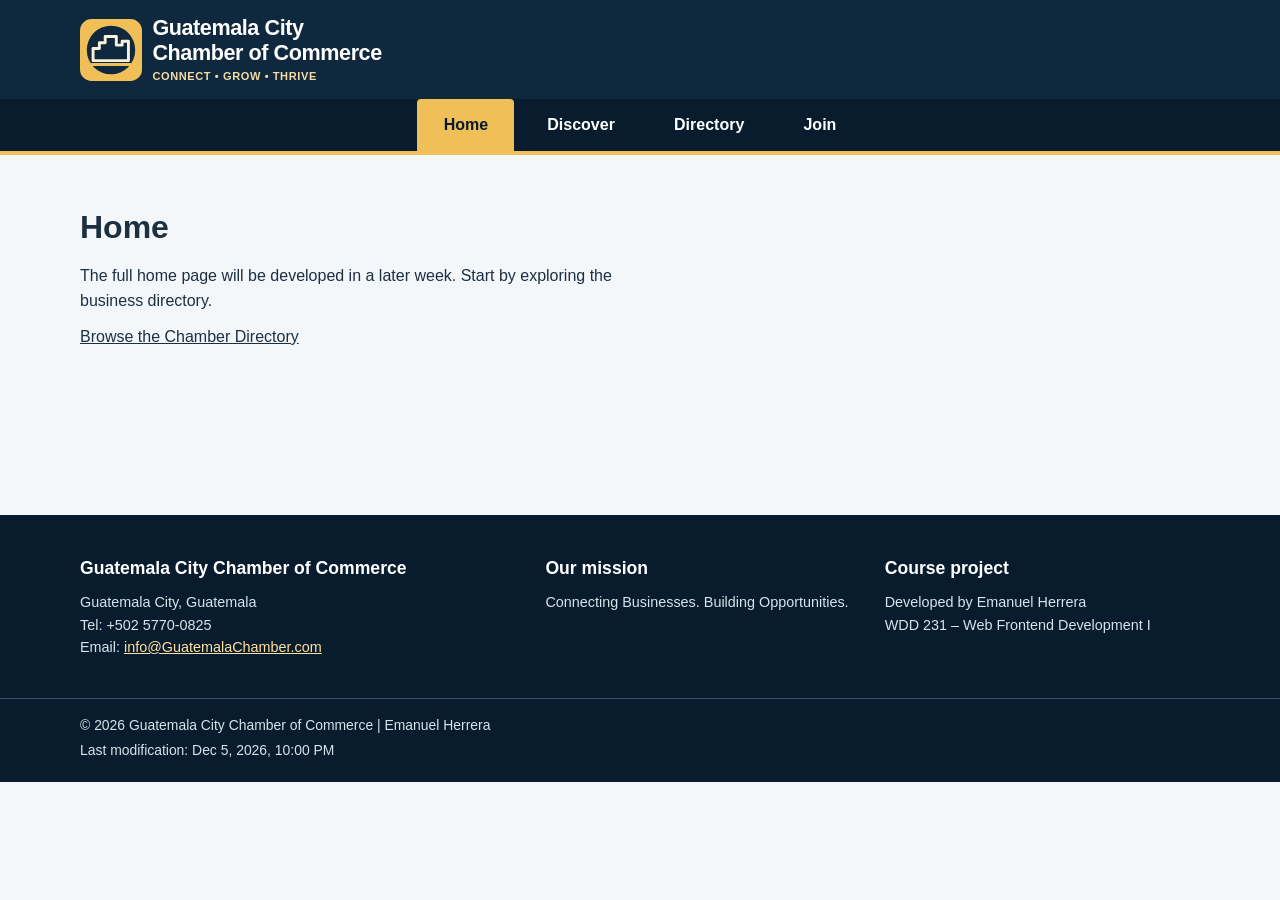
==== chamber/index.html @ dc1771f6 "week02 v1.2" ====
<!DOCTYPE html>
<html lang="en">
<head>
  <meta charset="UTF-8">
  <meta name="viewport" content="width=device-width, initial-scale=1">
  <meta name="author" content="Emanuel Herrera">
  <meta name="description" content="Explore the Guatemala City Chamber of Commerce business directory, including member contact information and membership levels.">
  <title>Home | Guatemala City Chamber of Commerce</title>
  <link rel="icon" href="images/favicon.ico" sizes="any">
  <link rel="icon" href="images/chamber-logo.svg" type="image/svg+xml">
  <meta property="og:type" content="website">
  <meta property="og:title" content="Home | Guatemala City Chamber of Commerce">
  <meta property="og:description" content="Connect with member businesses in Guatemala City. Browse local services and chamber membership information.">
  <meta property="og:url" content="https://Kurobaza96.github.io/wdd231/chamber/index.html">
  <meta property="og:image" content="https://Kurobaza96.github.io/wdd231/chamber/images/chamber-social.png">
  <meta property="og:image:alt" content="Guatemala City Chamber of Commerce directory graphic">
  <link rel="stylesheet" href="styles/normalize.css">
  <link rel="stylesheet" href="styles/small.css">
  <link rel="stylesheet" href="styles/larger.css">
  <script src="scripts/main.js" defer></script>
</head>
<body>
  <a class="skip-link" href="#main-content">Skip to main content</a>
  <header class="site-header">
    <div class="container header-content">
      <a class="brand" href="index.html" aria-label="Guatemala City Chamber of Commerce home">
        <img src="images/chamber-logo.svg" width="62" height="62" alt="Guatemala City Chamber logo">
        <span class="brand-text">
          <span class="brand-title">Guatemala City<br>Chamber of Commerce</span>
          <span class="brand-subtitle">Connect • Grow • Thrive</span>
        </span>
      </a>
      <button class="menu-button" id="menu-button" type="button" aria-controls="site-nav" aria-expanded="false" aria-label="Toggle navigation menu">
        <svg viewBox="0 0 24 24" aria-hidden="true" fill="none" stroke="currentColor" stroke-width="2" stroke-linecap="round"><path d="M3 6h18M3 12h18M3 18h18"/></svg>
        <span>Menu</span>
      </button>
    </div>
    <nav class="site-nav" id="site-nav" aria-label="Main navigation">
      <ul class="container nav-links">
        <li><a href="index.html" aria-current="page">Home</a></li>
        <li><a href="discover.html">Discover</a></li>
        <li><a href="directory.html">Directory</a></li>
        <li><a href="join.html">Join</a></li>
      </ul>
    </nav>
  </header>
  <main id="main-content" class="container placeholder-main"><h1>Home</h1><p>The full home page will be developed in a later week. Start by exploring the business directory.</p><p><a href="directory.html">Browse the Chamber Directory</a></p></main>
  <footer class="site-footer">
    <div class="container footer-grid">
      <section>
        <h2>Guatemala City Chamber of Commerce</h2>
        <address>Guatemala City, Guatemala<br>
          Tel: +502 5770-0825<br>
          Email: <a href="mailto:info@GuatemalaChamber.com">info@GuatemalaChamber.com</a>
        </address>
      </section>
      <section>
        <h2>Our mission</h2>
        <p>Connecting Businesses. Building Opportunities.</p>
      </section>
      <section>
        <h2>Course project</h2>
        <p>Developed by Emanuel Herrera<br>WDD 231 – Web Frontend Development I</p>
      </section>
    </div>
    <div class="footer-bottom">
      <div class="container">
        <p>© <span id="current-year"></span> Guatemala City Chamber of Commerce | Emanuel Herrera</p>
        <p>Last modification: <span id="last-modified"></span></p>
      </div>
    </div>
  </footer>
</body>
</html>
---- chamber/styles/small.css ----
/* Base/mobile styles */
:root {
    --navy: #10283e;
    --navy-deep: #091c2d;
    --gold: #f0bf58;
    --gold-dark: #805515;
    --page: #f4f7fa;
    --surface: #ffffff;
    --text: #1d3041;
    --muted: #4c5e6d;
    --line: #d8e2eb;
    --radius: 0.95rem;
    --shadow: 0 8px 22px rgb(16 40 62 / 8%);
}

html {
    scroll-behavior: smooth;
}

body {
    min-width: 320px;
    font-family: 'Segoe UI', Arial, sans-serif;
    line-height: 1.55;
    color: var(--text);
    background: var(--page);
}

button,
a {
    -webkit-tap-highlight-color: transparent;
}

a:hover {
    text-decoration-thickness: 2px;
}

.container {
    width: min(100% - 2rem, 1120px);
    margin-inline: auto;
}

/* Accessibility */
.skip-link {
    position: absolute;
    left: 1rem;
    top: -6rem;
    z-index: 20;
    background: white;
    padding: 0.7rem 1rem;
    border-radius: 0.4rem;
}

.skip-link:focus {
    top: 0.8rem;
}

/* Header */
.site-header {
    background: var(--navy);
    color: #fff;
    border-bottom: 4px solid var(--gold);
}

.header-content {
    min-height: 90px;
    display: flex;
    align-items: center;
    justify-content: space-between;
    gap: 1rem;
    padding-block: 0.85rem;
}

.brand {
    display: flex;
    align-items: center;
    min-width: 0;
    gap: 0.65rem;
    text-decoration: none;
}

.brand img {
    width: 54px;
    height: 54px;
    flex: none;
}

.brand-text {
    display: flex;
    flex-direction: column;
    line-height: 1.15;
}

.brand-title {
    font-size: clamp(1rem, 4.3vw, 1.35rem);
    font-weight: 800;
    letter-spacing: -0.02em;
}

.brand-subtitle {
    margin-top: 0.3rem;
    color: #f4dca4;
    font-size: 0.69rem;
    font-weight: 600;
    letter-spacing: 0.055em;
    text-transform: uppercase;
}

/* Mobile navigation */
.menu-button {
    display: flex;
    justify-content: center;
    align-items: center;
    gap: 0.45rem;
    color: #fff;
    background: transparent;
    border: 1px solid #8ca0ae;
    border-radius: 0.45rem;
    padding: 0.52rem 0.65rem;
    flex-shrink: 0;
}

.menu-button svg {
    width: 20px;
    height: 20px;
}

.site-nav {
    display: none;
    background: var(--navy-deep);
}

.site-nav.is-open {
    display: block;
}

.nav-links {
    display: flex;
    flex-direction: column;
    list-style: none;
}

.nav-links a {
    display: block;
    padding: 0.9rem 1rem;
    color: #fff;
    text-decoration: none;
    font-weight: 650;
}

.nav-links a:hover,
.nav-links a:focus-visible,
.nav-links a[aria-current='page'] {
    color: var(--navy-deep);
    background: var(--gold);
}

/* Hero */
.hero {
    background: linear-gradient(128deg, var(--navy), #1c4a66);
    color: #fff;
    padding: clamp(2.7rem, 7vw, 5rem) 0;
}

.eyebrow {
    color: var(--gold);
    text-transform: uppercase;
    font-size: 0.76rem;
    font-weight: 800;
    letter-spacing: 0.16em;
}

.hero h1 {
    max-width: 750px;
    margin-top: 0.65rem;
    font-size: clamp(2rem, 7vw, 3.8rem);
    line-height: 1.08;
    letter-spacing: -0.04em;
}

.hero p:last-child {
    color: #e4edf4;
    font-size: clamp(0.99rem, 2.6vw, 1.17rem);
    max-width: 660px;
    margin-top: 1rem;
}

/* Directory heading */
.directory-main {
    padding: 2rem 0 4rem;
}

.directory-heading {
    max-width: 670px;
}

.directory-heading h2 {
    color: var(--navy);
    font-size: clamp(1.3rem, 4vw, 1.8rem);
    letter-spacing: -0.03em;
}

.directory-heading p {
    color: var(--muted);
    margin-top: 0.4rem;
}

/* Grid/List controls */
.directory-toolbar {
    display: flex;
    align-items: flex-start;
    justify-content: space-between;
    flex-direction: column;
    gap: 0.9rem;
    padding: 1.25rem 0 1.2rem;
}

.directory-count {
    color: var(--muted);
    font-size: 0.94rem;
}

.view-controls {
    display: inline-flex;
    gap: 0.3rem;
    background: #e5ebf1;
    padding: 0.3rem;
    border-radius: 0.6rem;
}

.view-button {
    display: inline-flex;
    gap: 0.42rem;
    align-items: center;
    border: 0;
    border-radius: 0.42rem;
    background: transparent;
    color: var(--navy);
    padding: 0.62rem 0.85rem;
    font-weight: 700;
}

.view-button svg {
    width: 17px;
    height: 17px;
}

.view-button[aria-pressed='true'] {
    background: var(--navy);
    color: #fff;
    box-shadow: 0 2px 7px rgb(0 0 0 / 13%);
}

/* Student project notice */
.notice {
    padding: 1rem 1.15rem;
    background: #fff8e9;
    color: #58400e;
    border-left: 4px solid #ce8f23;
    border-radius: 0.3rem;
    margin-bottom: 1.4rem;
    font-size: 0.93rem;
}

/* Member grid */
.members {
    display: grid;
    gap: 1.2rem;
}

.members.grid-view {
    grid-template-columns: repeat(auto-fit,
            minmax(min(100%, 17rem), 1fr));
}

.member-card {
    min-width: 0;
    border: 1px solid var(--line);
    overflow: hidden;
    background: var(--surface);
    border-radius: var(--radius);
    box-shadow: var(--shadow);
}

.member-visual {
    display: flex;
    align-items: center;
    justify-content: center;
    background: #edf2f6;
    aspect-ratio: 16 / 9;
    overflow: hidden;
}

.member-visual img {
    display: block;
    width: 100%;
    height: 100%;
    object-fit: cover;
}

.member-content {
    padding: 1.15rem 1.25rem 1.35rem;
    min-width: 0;
}

.member-meta {
    display: flex;
    flex-wrap: wrap;
    gap: 0.5rem;
    align-items: center;
    margin-bottom: 0.6rem;
}

.member-category {
    font-size: 0.76rem;
    font-weight: 750;
    text-transform: uppercase;
    letter-spacing: 0.05em;
    color: var(--muted);
}

.member-tier {
    padding: 0.23rem 0.55rem;
    border-radius: 100px;
    font-size: 0.72rem;
    font-weight: 800;
    color: var(--navy);
    background: #e9edf3;
}

.member-tier.tier-gold {
    background: #fff0c9;
    color: #63400b;
}

.member-tier.tier-silver {
    background: #e6edf4;
    color: #273d50;
}

.member-card h3 {
    font-size: 1.2rem;
    line-height: 1.23;
    color: var(--navy);
    overflow-wrap: anywhere;
}

.member-description {
    margin-top: 0.55rem;
    color: var(--muted);
    font-size: 0.91rem;
}

.member-details {
    display: grid;
    gap: 0.62rem;
    margin-top: 1.05rem;
    font-size: 0.9rem;
}

.member-details>div {
    display: grid;
    grid-template-columns: 4rem minmax(0, 1fr);
    gap: 0.45rem;
}

.member-details dt {
    color: var(--muted);
    font-weight: 750;
}

.member-details dd {
    min-width: 0;
    overflow-wrap: anywhere;
}

.member-site {
    color: #174b75;
    font-weight: 750;
}

.member-site:hover {
    color: #0c2b44;
}

/* Member list view */
.members.list-view {
    grid-template-columns: minmax(0, 1fr);
    gap: 0.65rem;
}

.members.list-view .member-visual,
.members.list-view .member-description {
    display: none;
}

.members.list-view .member-card {
    border-radius: 0.55rem;
    box-shadow: none;
}

.members.list-view .member-card:nth-child(even) {
    background: #e8eff5;
}

.members.list-view .member-content {
    padding: 1rem;
}

.members.list-view .member-details {
    margin-top: 0.7rem;
}

/* Footer */
.site-footer {
    color: #edf5fa;
    background: var(--navy-deep);
}

.footer-grid {
    display: grid;
    gap: 1.5rem;
    padding: 2.5rem 0;
}

.footer-grid h2 {
    font-size: 1.1rem;
    color: #fff;
    margin-bottom: 0.55rem;
}

.footer-grid p,
.footer-grid address {
    color: #d7e4eb;
    font-size: 0.9rem;
    font-style: normal;
}

.footer-grid a {
    color: #ffe2a0;
}

.footer-bottom {
    border-top: 1px solid #345068;
    padding: 1rem 0 1.3rem;
    color: #d7e4eb;
    font-size: 0.87rem;
}

.footer-bottom p+p {
    margin-top: 0.2rem;
}

.placeholder-main {
    min-height: 40vh;
    padding: 3rem 0 5rem;
}

.placeholder-main p {
    max-width: 65ch;
    margin-top: 0.7rem;
}

@media (prefers-reduced-motion: reduce) {
    html {
        scroll-behavior: auto;
    }
}
---- chamber/styles/larger.css ----
@media screen and (min-width: 42rem) {

    .directory-toolbar {
        flex-direction: row;
        align-items: center;
    }

    .footer-grid {
        grid-template-columns: 1.4fr 1fr 1fr;
    }

    .members.list-view .member-content {
        display: grid;
        grid-template-columns: minmax(11rem, 1fr) minmax(15rem, 1.3fr);
        gap: 1.2rem;
        align-items: center;
    }

    .members.list-view .member-meta {
        margin-bottom: 0.35rem;
    }

    .members.list-view .member-details {
        margin-top: 0;
    }
}

@media screen and (min-width: 52rem) {

    .header-content {
        padding-block: 1rem;
    }

    .brand img {
        width: 62px;
        height: 62px;
    }

    .menu-button {
        display: none;
    }

    .site-nav {
        display: block;
        background: var(--navy-deep);
    }

    .nav-links {
        flex-direction: row;
        justify-content: center;
        gap: 0.4rem;
    }

    .nav-links a {
        padding: 0.85rem 1.65rem;
        border-radius: 0.25rem 0.25rem 0 0;
    }

    .directory-main {
        padding-top: 2.7rem;
    }

    .members.list-view .member-content {
        grid-template-columns: minmax(16rem, 1fr) minmax(24rem, 1.6fr);
    }

    .members.list-view .member-details {
        grid-template-columns:
            minmax(12rem, 1fr) minmax(8rem, 0.8fr) minmax(7rem, 0.65fr);
        gap: 0.8rem;
    }

    .members.list-view .member-details>div {
        display: block;
    }

    .members.list-view .member-details dt {
        font-size: 0.75rem;
        text-transform: uppercase;
        margin-bottom: 0.1rem;
    }
}
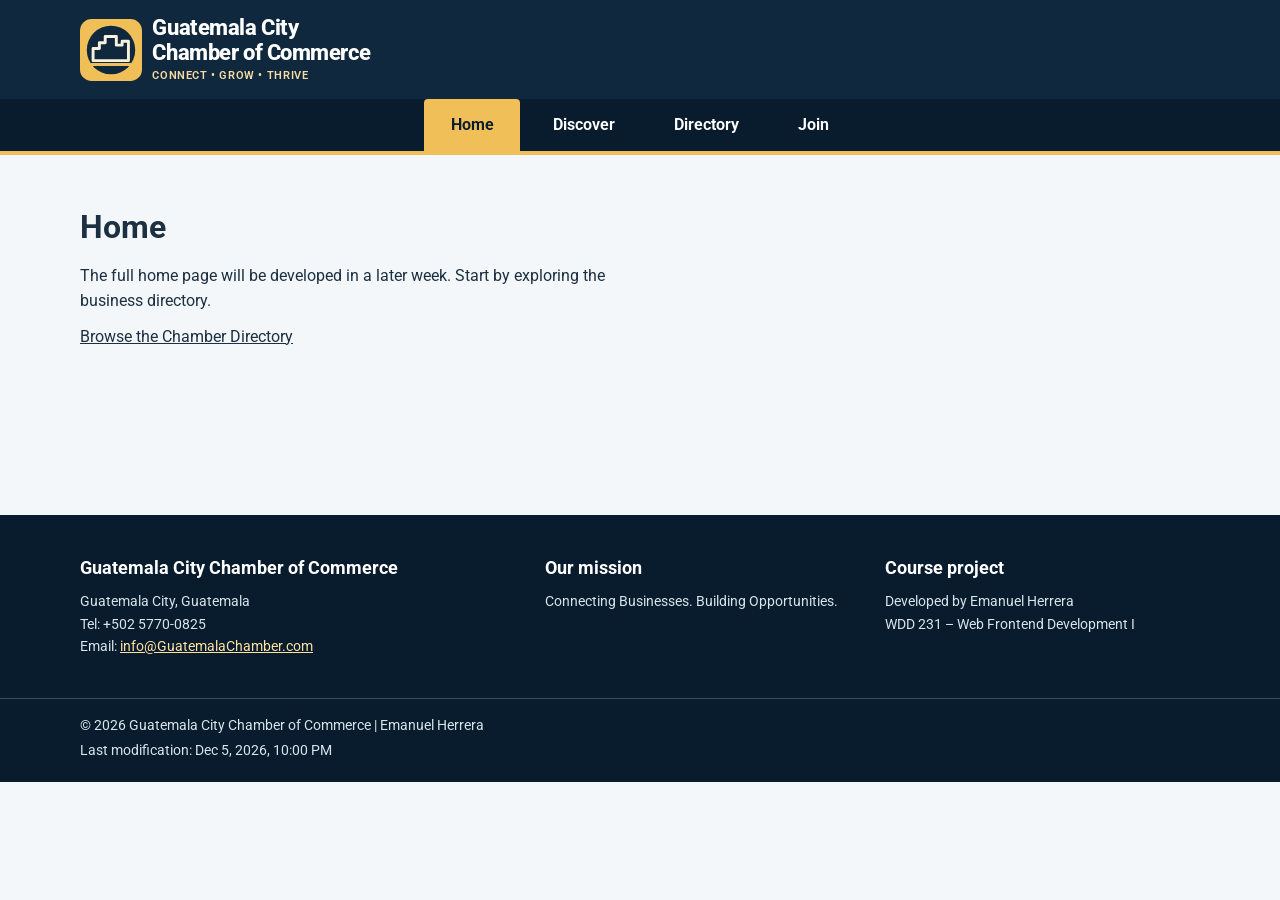
==== commit 1afe5068: "week02 v1.5" ====
--- a/chamber/index.html
+++ b/chamber/index.html
@@ -14,6 +14,9 @@
   <meta property="og:url" content="https://Kurobaza96.github.io/wdd231/chamber/index.html">
   <meta property="og:image" content="https://Kurobaza96.github.io/wdd231/chamber/images/chamber-social.png">
   <meta property="og:image:alt" content="Guatemala City Chamber of Commerce directory graphic">
+  <link rel="preconnect" href="https://fonts.googleapis.com">
+  <link rel="preconnect" href="https://fonts.gstatic.com" crossorigin>
+  <link href="https://fonts.googleapis.com/css2?family=Roboto:wght@400;500;700&display=swap" rel="stylesheet">
   <link rel="stylesheet" href="styles/normalize.css">
   <link rel="stylesheet" href="styles/small.css">
   <link rel="stylesheet" href="styles/larger.css">
--- a/chamber/styles/small.css
+++ b/chamber/styles/small.css
@@ -19,12 +19,11 @@
 
 body {
     min-width: 320px;
-    font-family: 'Segoe UI', Arial, sans-serif;
+    font-family: 'Roboto', Arial, sans-serif;
     line-height: 1.55;
     color: var(--text);
     background: var(--page);
 }
-
 button,
 a {
     -webkit-tap-highlight-color: transparent;
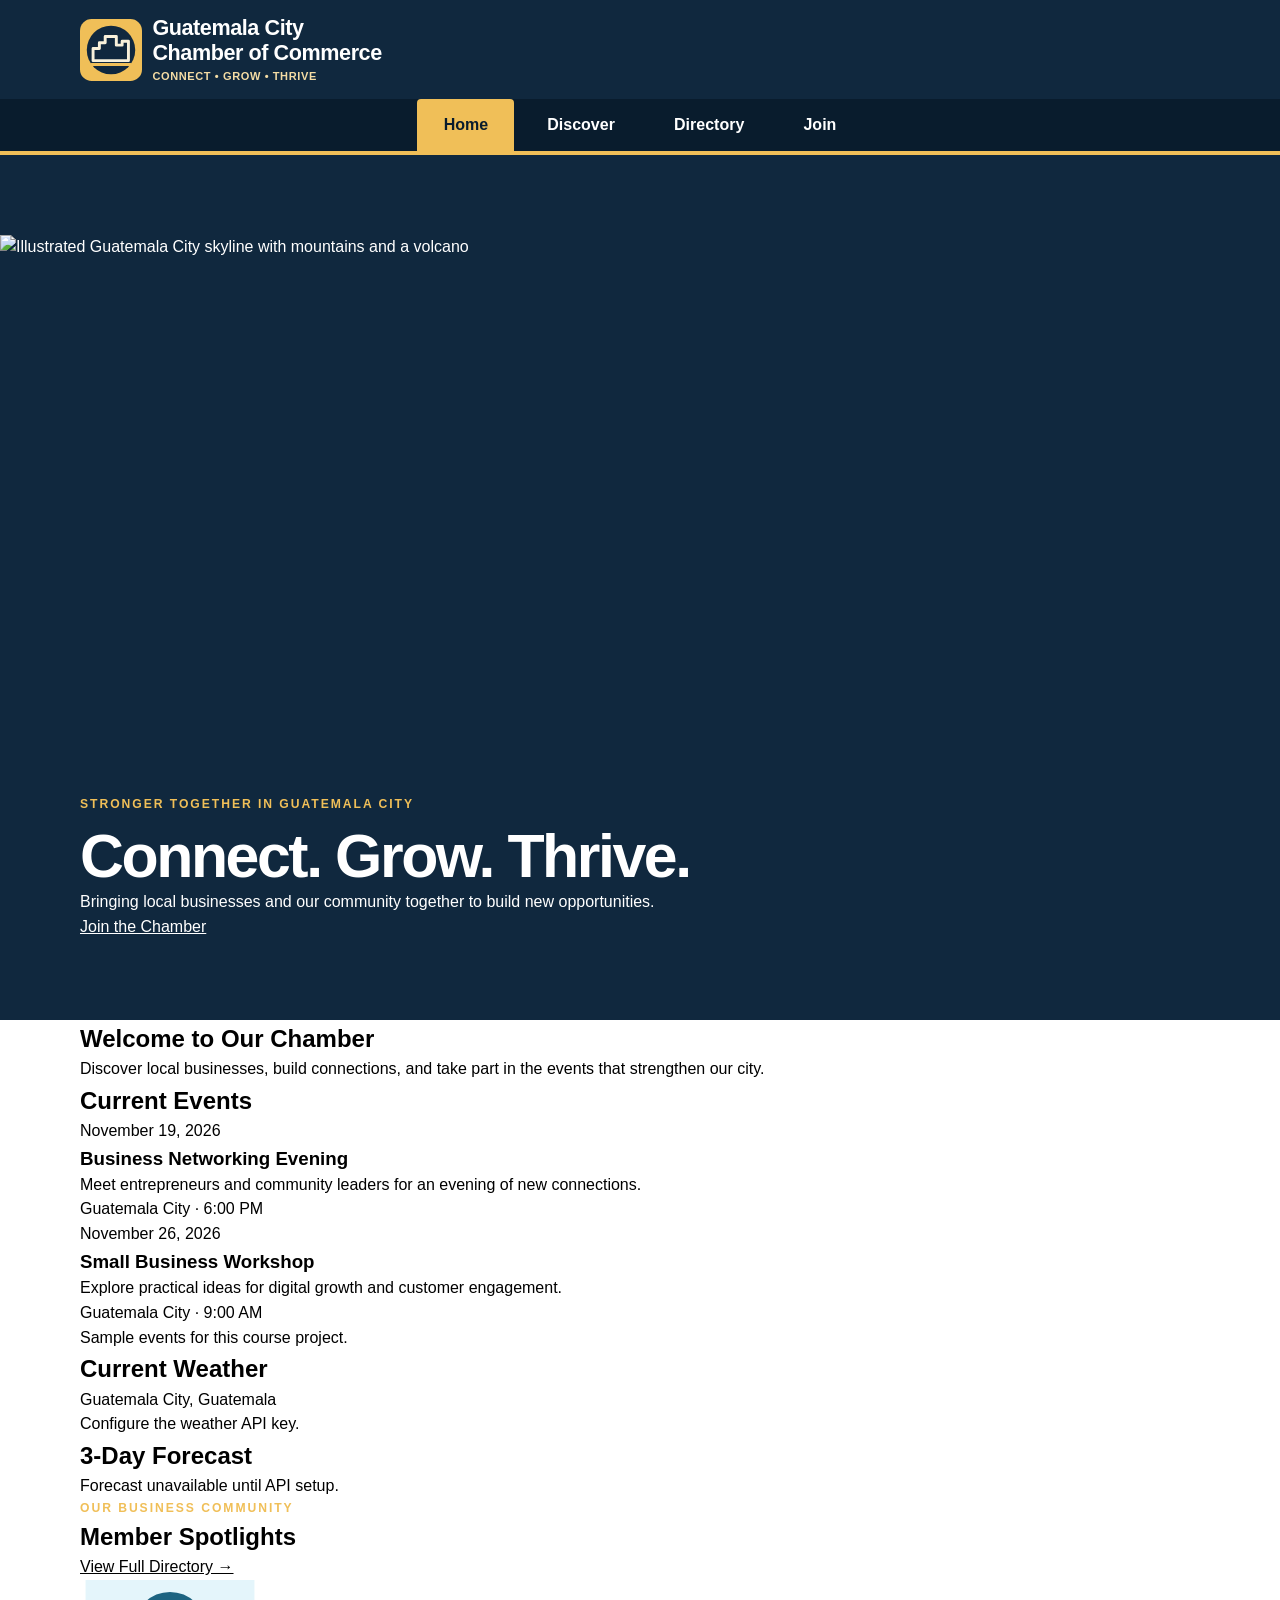
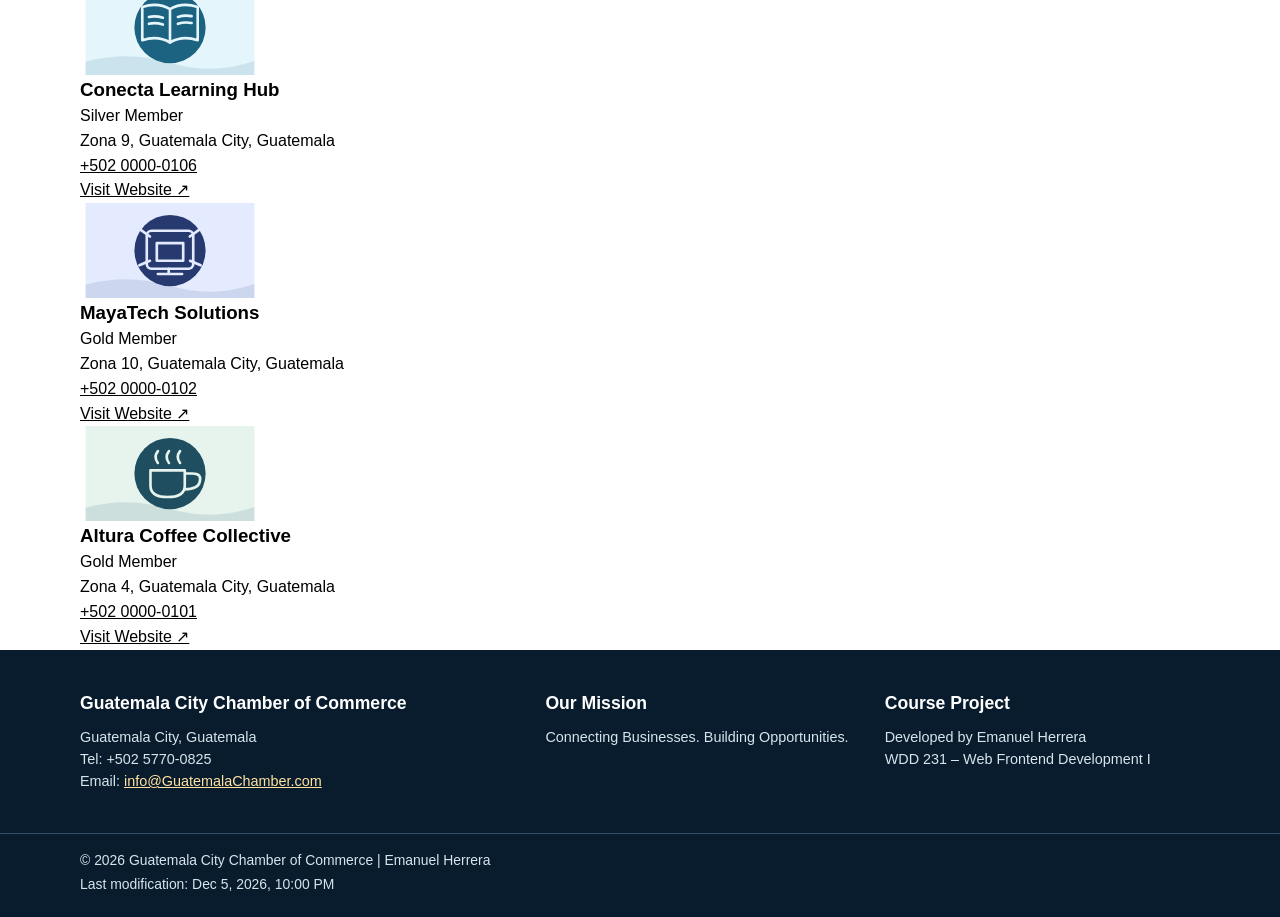
==== commit 0d5de119: "Week 03 Chamber project updates" ====
--- a/chamber/index.html
+++ b/chamber/index.html
@@ -1,77 +1,325 @@
 <!DOCTYPE html>
 <html lang="en">
 <head>
-  <meta charset="UTF-8">
-  <meta name="viewport" content="width=device-width, initial-scale=1">
-  <meta name="author" content="Emanuel Herrera">
-  <meta name="description" content="Explore the Guatemala City Chamber of Commerce business directory, including member contact information and membership levels.">
-  <title>Home | Guatemala City Chamber of Commerce</title>
-  <link rel="icon" href="images/favicon.ico" sizes="any">
-  <link rel="icon" href="images/chamber-logo.svg" type="image/svg+xml">
-  <meta property="og:type" content="website">
-  <meta property="og:title" content="Home | Guatemala City Chamber of Commerce">
-  <meta property="og:description" content="Connect with member businesses in Guatemala City. Browse local services and chamber membership information.">
-  <meta property="og:url" content="https://Kurobaza96.github.io/wdd231/chamber/index.html">
-  <meta property="og:image" content="https://Kurobaza96.github.io/wdd231/chamber/images/chamber-social.png">
-  <meta property="og:image:alt" content="Guatemala City Chamber of Commerce directory graphic">
-  <link rel="preconnect" href="https://fonts.googleapis.com">
-  <link rel="preconnect" href="https://fonts.gstatic.com" crossorigin>
-  <link href="https://fonts.googleapis.com/css2?family=Roboto:wght@400;500;700&display=swap" rel="stylesheet">
-  <link rel="stylesheet" href="styles/normalize.css">
-  <link rel="stylesheet" href="styles/small.css">
-  <link rel="stylesheet" href="styles/larger.css">
-  <script src="scripts/main.js" defer></script>
+    <meta charset="UTF-8">
+    <meta name="viewport" content="width=device-width, initial-scale=1.0">
+
+    <meta name="author" content="Emanuel Herrera">
+    <meta name="description"
+          content="Explore Guatemala City Chamber of Commerce events, local weather, and featured member businesses.">
+
+    <title>Home | Guatemala City Chamber of Commerce</title>
+
+    <link rel="icon" href="images/favicon.ico">
+
+    <!-- Open Graph -->
+    <meta property="og:title"
+          content="Guatemala City Chamber of Commerce">
+    <meta property="og:type" content="website">
+    <meta property="og:description"
+          content="Discover local businesses, chamber events, and opportunities in Guatemala City.">
+    <meta property="og:image"
+          content="https://Kurobaza96.github.io/wdd231/chamber/images/chamber-social.png">
+    <meta property="og:url"
+          content="https://Kurobaza96.github.io/wdd231/chamber/index.html">
+
+    <!-- Styles -->
+    <link rel="stylesheet" href="styles/normalize.css">
+    <link rel="stylesheet" href="styles/small.css">
+    <link rel="stylesheet" href="styles/larger.css">
+    <link rel="stylesheet" href="styles/home.css">
+
+    <!-- JavaScript -->
+    <script src="scripts/main.js" defer></script>
+    <script src="scripts/weather.js" defer></script>
+    <script src="scripts/spotlights.js" defer></script>
 </head>
+
 <body>
-  <a class="skip-link" href="#main-content">Skip to main content</a>
-  <header class="site-header">
+
+<a class="skip-link" href="#main-content">
+    Skip to main content
+</a>
+
+<!-- HEADER -->
+<header class="site-header">
     <div class="container header-content">
-      <a class="brand" href="index.html" aria-label="Guatemala City Chamber of Commerce home">
-        <img src="images/chamber-logo.svg" width="62" height="62" alt="Guatemala City Chamber logo">
-        <span class="brand-text">
-          <span class="brand-title">Guatemala City<br>Chamber of Commerce</span>
-          <span class="brand-subtitle">Connect • Grow • Thrive</span>
-        </span>
-      </a>
-      <button class="menu-button" id="menu-button" type="button" aria-controls="site-nav" aria-expanded="false" aria-label="Toggle navigation menu">
-        <svg viewBox="0 0 24 24" aria-hidden="true" fill="none" stroke="currentColor" stroke-width="2" stroke-linecap="round"><path d="M3 6h18M3 12h18M3 18h18"/></svg>
-        <span>Menu</span>
-      </button>
+
+        <a class="brand"
+           href="index.html"
+           aria-label="Guatemala City Chamber of Commerce home">
+
+            <img src="images/chamber-logo.svg"
+                 alt="Guatemala City Chamber logo"
+                 width="62"
+                 height="62">
+
+            <span class="brand-text">
+                <span class="brand-title">
+                    Guatemala City<br>
+                    Chamber of Commerce
+                </span>
+
+                <span class="brand-subtitle">
+                    Connect • Grow • Thrive
+                </span>
+            </span>
+        </a>
+
+        <button id="menu-button"
+                class="menu-button"
+                type="button"
+                aria-label="Toggle navigation menu"
+                aria-controls="site-nav"
+                aria-expanded="false">
+            <span>Menu</span>
+        </button>
+
     </div>
-    <nav class="site-nav" id="site-nav" aria-label="Main navigation">
-      <ul class="container nav-links">
-        <li><a href="index.html" aria-current="page">Home</a></li>
-        <li><a href="discover.html">Discover</a></li>
-        <li><a href="directory.html">Directory</a></li>
-        <li><a href="join.html">Join</a></li>
-      </ul>
+
+    <nav id="site-nav"
+         class="site-nav"
+         aria-label="Main navigation">
+
+        <ul class="container nav-links">
+            <li>
+                <a href="index.html" aria-current="page">Home</a>
+            </li>
+            <li>
+                <a href="discover.html">Discover</a>
+            </li>
+            <li>
+                <a href="directory.html">Directory</a>
+            </li>
+            <li>
+                <a href="join.html">Join</a>
+            </li>
+        </ul>
+
     </nav>
-  </header>
-  <main id="main-content" class="container placeholder-main"><h1>Home</h1><p>The full home page will be developed in a later week. Start by exploring the business directory.</p><p><a href="directory.html">Browse the Chamber Directory</a></p></main>
-  <footer class="site-footer">
+</header>
+
+<!-- MAIN -->
+<main id="main-content" class="home-main">
+
+    <!-- HERO -->
+    <section class="hero" aria-label="Welcome to the chamber">
+
+        <img
+            src="images/guatemala-city-hero.svg"
+            alt="Illustrated Guatemala City skyline with mountains and a volcano"
+            class="hero-image"
+            width="1440"
+            height="560"
+            fetchpriority="high">
+
+        <div class="hero-overlay">
+            <div class="container hero-copy">
+
+                <p class="eyebrow">
+                    Stronger together in Guatemala City
+                </p>
+
+                <h1>Connect. Grow. Thrive.</h1>
+
+                <p>
+                    Bringing local businesses and our community
+                    together to build new opportunities.
+                </p>
+
+                <a href="join.html" class="cta-button">
+                    Join the Chamber
+                </a>
+
+            </div>
+        </div>
+
+    </section>
+
+    <div class="container home-content">
+
+        <!-- WELCOME -->
+        <section class="home-intro">
+
+            <h2>Welcome to Our Chamber</h2>
+
+            <p>
+                Discover local businesses, build connections,
+                and take part in the events that strengthen
+                our city.
+            </p>
+
+        </section>
+
+        <!-- EVENTS AND WEATHER -->
+        <div class="home-information">
+
+            <!-- EVENTS -->
+            <section class="info-panel events-panel">
+
+                <h2>Current Events</h2>
+
+                <article class="event-item">
+
+                    <p class="event-date">
+                        November 19, 2026
+                    </p>
+
+                    <h3>Business Networking Evening</h3>
+
+                    <p>
+                        Meet entrepreneurs and community leaders
+                        for an evening of new connections.
+                    </p>
+
+                    <p class="event-location">
+                        Guatemala City · 6:00 PM
+                    </p>
+
+                </article>
+
+                <article class="event-item">
+
+                    <p class="event-date">
+                        November 26, 2026
+                    </p>
+
+                    <h3>Small Business Workshop</h3>
+
+                    <p>
+                        Explore practical ideas for digital
+                        growth and customer engagement.
+                    </p>
+
+                    <p class="event-location">
+                        Guatemala City · 9:00 AM
+                    </p>
+
+                </article>
+
+                <p class="demo-note">
+                    Sample events for this course project.
+                </p>
+
+            </section>
+
+            <!-- CURRENT WEATHER -->
+            <section class="info-panel weather-panel">
+
+                <h2>Current Weather</h2>
+
+                <p class="weather-location">
+                    Guatemala City, Guatemala
+                </p>
+
+                <div id="current-weather" aria-live="polite">
+                    <p>Loading weather...</p>
+                </div>
+
+            </section>
+
+            <!-- FORECAST -->
+            <section class="info-panel forecast-panel">
+
+                <h2>3-Day Forecast</h2>
+
+                <div id="weather-forecast" aria-live="polite">
+                    <p>Loading forecast...</p>
+                </div>
+
+            </section>
+
+        </div>
+
+        <!-- SPOTLIGHTS -->
+        <section class="spotlights-section">
+
+            <div class="section-heading">
+
+                <div>
+                    <p class="eyebrow">
+                        Our Business Community
+                    </p>
+
+                    <h2>Member Spotlights</h2>
+                </div>
+
+                <a href="directory.html">
+                    View Full Directory →
+                </a>
+
+            </div>
+
+            <div id="spotlight-cards"
+                 class="spotlight-grid"
+                 aria-live="polite">
+
+                <p>Loading featured members...</p>
+
+            </div>
+
+        </section>
+
+    </div>
+
+</main>
+
+<!-- FOOTER -->
+<footer class="site-footer">
+
     <div class="container footer-grid">
-      <section>
-        <h2>Guatemala City Chamber of Commerce</h2>
-        <address>Guatemala City, Guatemala<br>
-          Tel: +502 5770-0825<br>
-          Email: <a href="mailto:info@GuatemalaChamber.com">info@GuatemalaChamber.com</a>
-        </address>
-      </section>
-      <section>
-        <h2>Our mission</h2>
-        <p>Connecting Businesses. Building Opportunities.</p>
-      </section>
-      <section>
-        <h2>Course project</h2>
-        <p>Developed by Emanuel Herrera<br>WDD 231 – Web Frontend Development I</p>
-      </section>
+
+        <section>
+            <h2>Guatemala City Chamber of Commerce</h2>
+
+            <address>
+                Guatemala City, Guatemala<br>
+                Tel: +502 5770-0825<br>
+                Email:
+                <a href="mailto:info@GuatemalaChamber.com">
+                    info@GuatemalaChamber.com
+                </a>
+            </address>
+        </section>
+
+        <section>
+            <h2>Our Mission</h2>
+
+            <p>
+                Connecting Businesses.
+                Building Opportunities.
+            </p>
+        </section>
+
+        <section>
+            <h2>Course Project</h2>
+
+            <p>
+                Developed by Emanuel Herrera<br>
+                WDD 231 – Web Frontend Development I
+            </p>
+        </section>
+
     </div>
+
     <div class="footer-bottom">
-      <div class="container">
-        <p>© <span id="current-year"></span> Guatemala City Chamber of Commerce | Emanuel Herrera</p>
-        <p>Last modification: <span id="last-modified"></span></p>
-      </div>
+        <div class="container">
+
+            <p>
+                © <span id="current-year"></span>
+                Guatemala City Chamber of Commerce |
+                Emanuel Herrera
+            </p>
+
+            <p>
+                Last modification:
+                <span id="last-modified"></span>
+            </p>
+
+        </div>
     </div>
-  </footer>
+
+</footer>
+
 </body>
-</html>
+</html>
--- a/chamber/styles/small.css
+++ b/chamber/styles/small.css
@@ -3,14 +3,8 @@
     --navy: #10283e;
     --navy-deep: #091c2d;
     --gold: #f0bf58;
-    --gold-dark: #805515;
-    --page: #f4f7fa;
-    --surface: #ffffff;
-    --text: #1d3041;
-    --muted: #4c5e6d;
-    --line: #d8e2eb;
-    --radius: 0.95rem;
-    --shadow: 0 8px 22px rgb(16 40 62 / 8%);
+    --white: #ffffff;
+    --hero-description: #e4edf4;
 }
 
 html {
@@ -69,12 +63,14 @@
     padding-block: 0.85rem;
 }
 
-.brand {
+.brand,
+.brand:visited {
     display: flex;
     align-items: center;
     min-width: 0;
     gap: 0.65rem;
     text-decoration: none;
+    color: #ffffff;
 }
 
 .brand img {
@@ -155,8 +151,8 @@
 
 /* Hero */
 .hero {
-    background: linear-gradient(128deg, var(--navy), #1c4a66);
-    color: #fff;
+    background-color: var(--navy);
+    color: #ffffff;
     padding: clamp(2.7rem, 7vw, 5rem) 0;
 }
 
@@ -174,6 +170,7 @@
     font-size: clamp(2rem, 7vw, 3.8rem);
     line-height: 1.08;
     letter-spacing: -0.04em;
+    color: #ffffff;
 }
 
 .hero p:last-child {
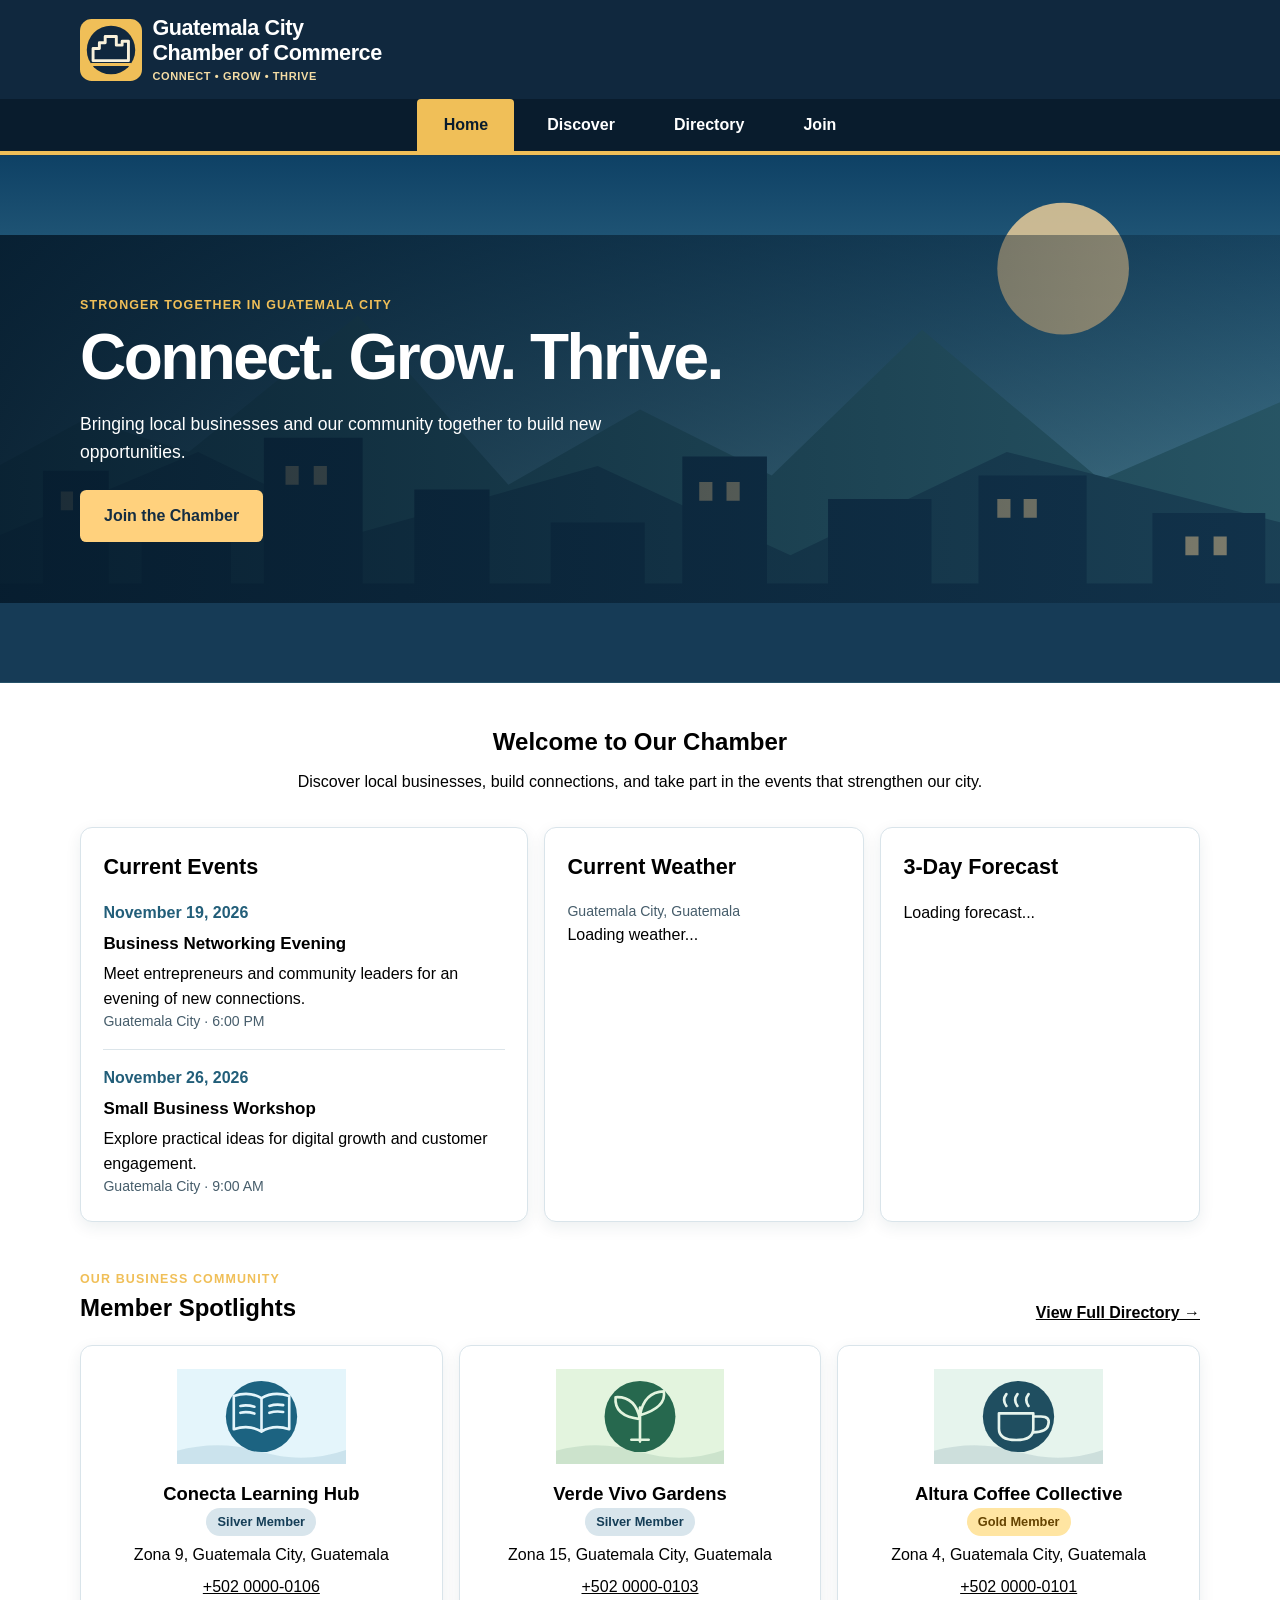
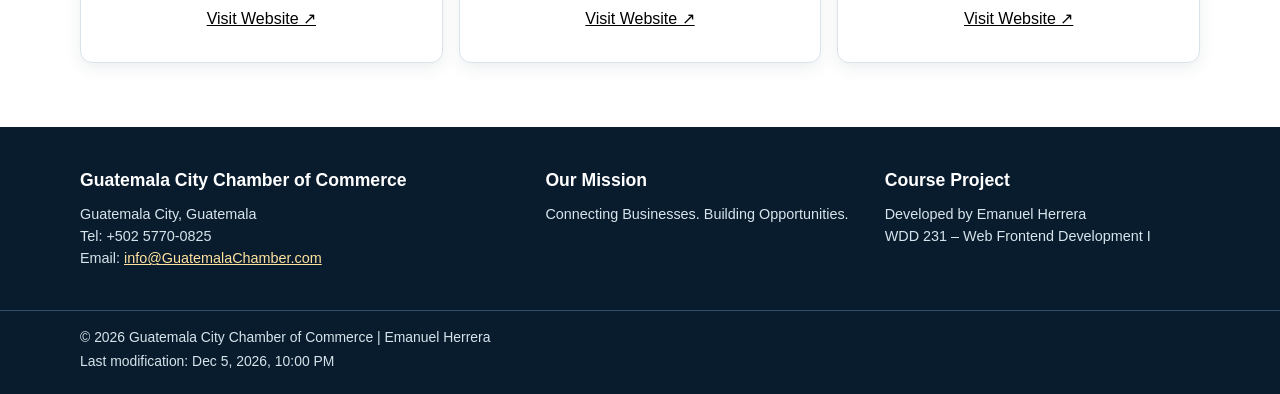
==== commit 11df8e31: "week03 v1.5" ====
--- a/chamber/index.html
+++ b/chamber/index.html
@@ -196,10 +196,7 @@
                     </p>
 
                 </article>
-
-                <p class="demo-note">
-                    Sample events for this course project.
-                </p>
+             
 
             </section>
 
--- a/chamber/styles/home.css
+++ b/chamber/styles/home.css
@@ -0,0 +1,305 @@
+/* HERO */
+
+.hero {
+    position: relative;
+    min-height: 23rem;
+    background: #163b56;
+    color: #ffffff;
+    overflow: hidden;
+}
+
+.hero-image {
+    position: absolute;
+    inset: 0;
+    width: 100%;
+    height: 100%;
+    object-fit: cover;
+}
+
+.hero-overlay {
+    position: relative;
+    min-height: 23rem;
+    display: flex;
+    align-items: center;
+
+    background: linear-gradient(90deg,
+            rgba(5, 26, 43, 0.89),
+            rgba(5, 26, 43, 0.28));
+}
+
+.hero-copy {
+    padding-block: 3.5rem;
+}
+
+.hero-copy h1 {
+    color: #ffffff;
+    font-size: clamp(2.15rem, 6vw, 4rem);
+    line-height: 1.12;
+    margin: 0.4rem 0 1rem;
+}
+
+.hero-copy>p:not(.eyebrow) {
+    max-width: 35rem;
+    font-size: 1.1rem;
+    line-height: 1.6;
+}
+
+.eyebrow {
+    font-weight: 700;
+    letter-spacing: 0.09em;
+    text-transform: uppercase;
+    font-size: 0.78rem;
+}
+
+/* JOIN BUTTON */
+
+.cta-button {
+    display: inline-block;
+    margin-top: 1.5rem;
+    padding: 0.85rem 1.5rem;
+    border-radius: 0.4rem;
+
+    background: #ffd17d;
+    color: #142d42;
+
+    font-weight: 800;
+    text-decoration: none;
+}
+
+.cta-button:hover,
+.cta-button:focus-visible {
+    background: #ffffff;
+}
+
+/* HOME CONTENT */
+
+.home-content {
+    padding-block: 2.5rem 4rem;
+}
+
+.home-intro {
+    text-align: center;
+    max-width: 43rem;
+    margin: 0 auto 2rem;
+}
+
+.home-intro p {
+    margin-top: 0.6rem;
+}
+
+/* INFORMATION GRID */
+
+.home-information {
+    display: grid;
+    gap: 1rem;
+}
+
+.info-panel,
+.spotlight-card {
+    background: #ffffff;
+    border: 1px solid #d9e4ea;
+    border-radius: 0.75rem;
+
+    box-shadow: 0 5px 16px rgba(16, 49, 69, 0.08);
+
+    padding: 1.4rem;
+    min-width: 0;
+}
+
+.info-panel h2 {
+    font-size: 1.35rem;
+    margin-bottom: 1.1rem;
+}
+
+/* EVENTS */
+
+.event-item+.event-item {
+    border-top: 1px solid #dce5ea;
+    padding-top: 1rem;
+    margin-top: 1rem;
+}
+
+.event-item h3 {
+    font-size: 1.06rem;
+    margin: 0.3rem 0;
+}
+
+.event-date {
+    font-weight: 700;
+    color: #225e79;
+}
+
+.event-location,
+.weather-location,
+.demo-note {
+    font-size: 0.88rem;
+    color: #465d6b;
+}
+
+.demo-note {
+    margin-top: 1rem;
+    font-style: italic;
+}
+
+/* WEATHER */
+
+.weather-now {
+    display: flex;
+    align-items: center;
+    gap: 1rem;
+}
+
+.weather-now img {
+    width: 72px;
+    height: 72px;
+}
+
+.weather-temp {
+    font-size: 2.5rem;
+    font-weight: 800;
+}
+
+.weather-description {
+    text-transform: capitalize;
+}
+
+/* FORECAST */
+
+.forecast-list {
+    list-style: none;
+    margin: 0;
+    padding: 0;
+}
+
+.forecast-list li {
+    display: flex;
+    align-items: center;
+    justify-content: space-between;
+    gap: 0.5rem;
+
+    padding: 0.85rem 0;
+    border-bottom: 1px solid #e1e9ed;
+}
+
+.forecast-list li:last-child {
+    border-bottom: none;
+}
+
+.forecast-list strong {
+    white-space: nowrap;
+}
+
+/* SPOTLIGHTS */
+
+.spotlights-section {
+    margin-top: 3rem;
+}
+
+.section-heading {
+    display: flex;
+    justify-content: space-between;
+    align-items: end;
+    gap: 1rem;
+    flex-wrap: wrap;
+    margin-bottom: 1.2rem;
+}
+
+.section-heading a {
+    font-weight: 700;
+}
+
+.spotlight-grid {
+    display: grid;
+    gap: 1rem;
+}
+
+.spotlight-card {
+    text-align: center;
+}
+
+.spotlight-card img {
+    display: block;
+    max-width: 180px;
+    width: 100%;
+    height: 95px;
+    object-fit: contain;
+    margin: 0 auto 1rem;
+}
+
+.spotlight-card h3 {
+    font-size: 1.15rem;
+}
+
+.spotlight-card p {
+    margin: 0.45rem 0;
+    overflow-wrap: anywhere;
+}
+
+.spotlight-card a {
+    overflow-wrap: anywhere;
+}
+
+/* MEMBERSHIP BADGES */
+
+.membership-badge {
+    display: inline-block;
+    padding: 0.25rem 0.7rem;
+    border-radius: 2rem;
+
+    font-weight: 700;
+    font-size: 0.8rem;
+
+    background: #d8e5ec;
+    color: #153e57;
+}
+
+.membership-badge.gold {
+    background: #ffe5a2;
+    color: #654300;
+}
+
+/* ERROR MESSAGES */
+
+.error-message {
+    color: #8c2525;
+}
+
+/* =====================================
+   TABLET
+===================================== */
+
+@media (min-width: 42rem) {
+
+    .home-information {
+        grid-template-columns: repeat(2, minmax(0, 1fr));
+    }
+
+    .events-panel {
+        grid-row: span 2;
+    }
+
+    .spotlight-grid {
+        grid-template-columns: repeat(2, minmax(0, 1fr));
+    }
+
+}
+
+/* =====================================
+   DESKTOP
+===================================== */
+
+@media (min-width: 65rem) {
+
+    .home-information {
+        grid-template-columns: 1.4fr 1fr 1fr;
+    }
+
+    .events-panel {
+        grid-row: auto;
+    }
+
+    .spotlight-grid {
+        grid-template-columns: repeat(3, minmax(0, 1fr));
+    }
+
+}
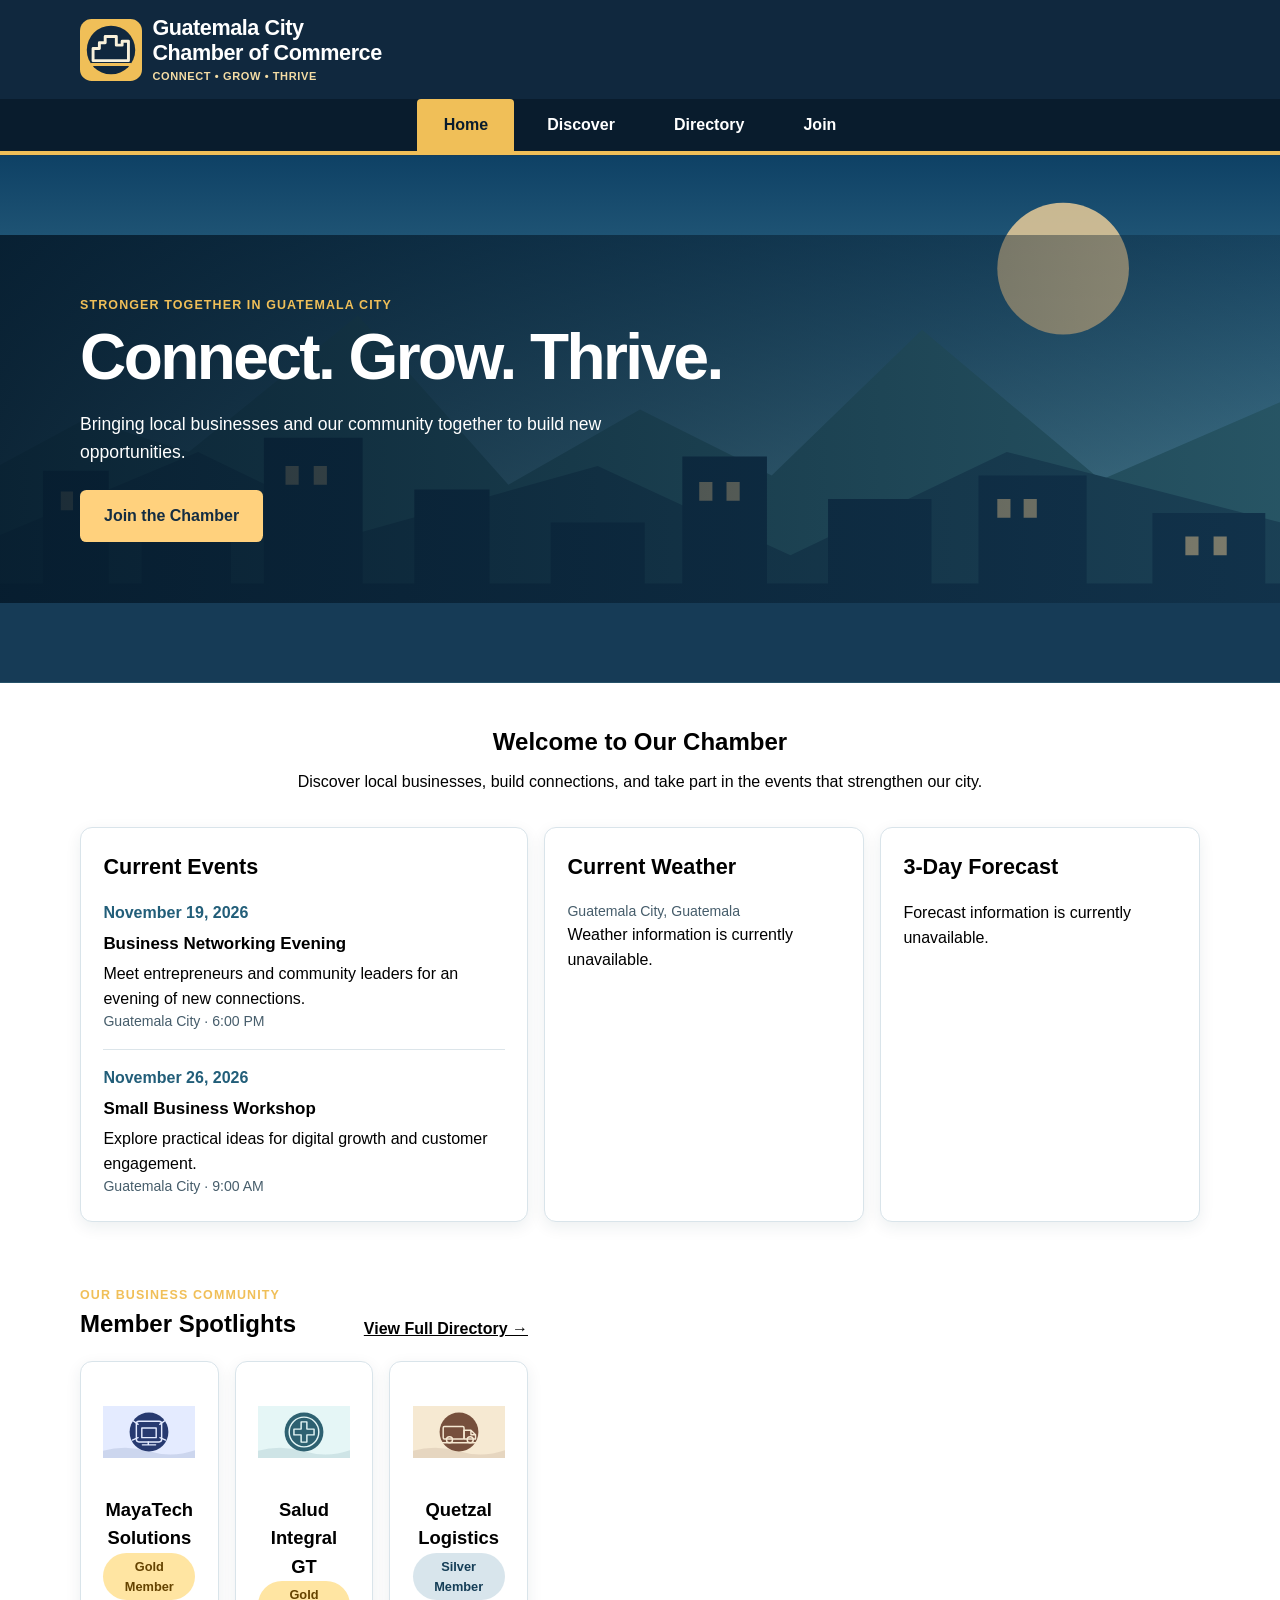
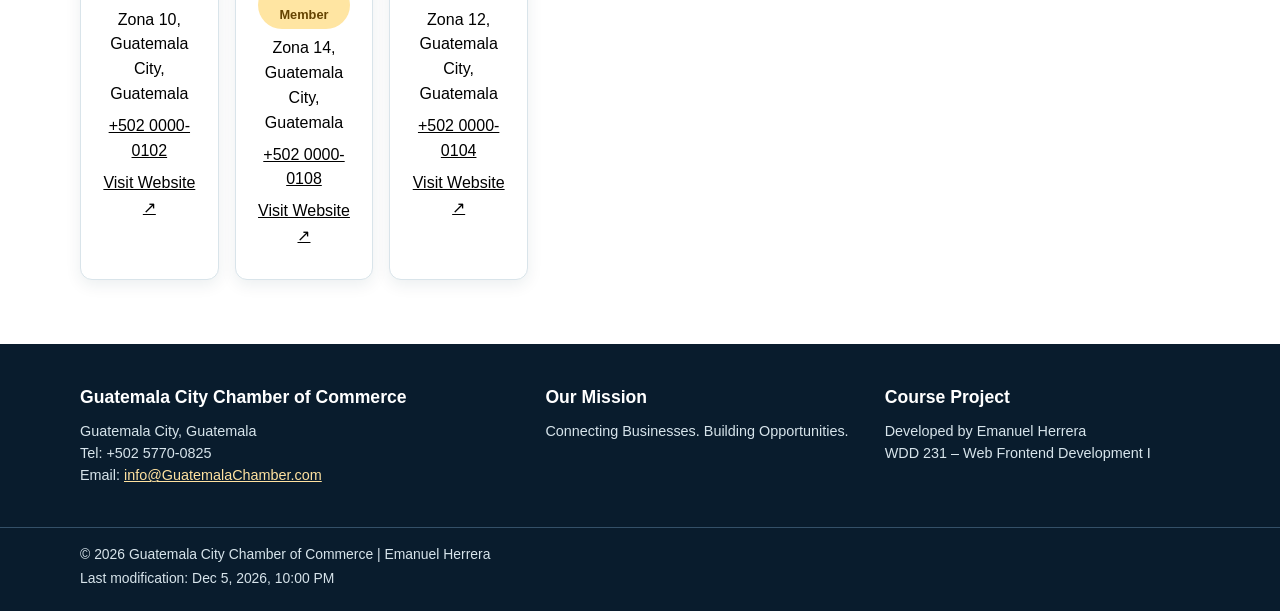
==== commit 55dbddad: "week03 v1.6" ====
--- a/chamber/index.html
+++ b/chamber/index.html
@@ -200,33 +200,26 @@
 
             </section>
 
-            <!-- CURRENT WEATHER -->
             <section class="info-panel weather-panel">
-
                 <h2>Current Weather</h2>
-
+            
                 <p class="weather-location">
                     Guatemala City, Guatemala
                 </p>
-
+            
                 <div id="current-weather" aria-live="polite">
                     <p>Loading weather...</p>
                 </div>
-
             </section>
-
-            <!-- FORECAST -->
+            
             <section class="info-panel forecast-panel">
-
                 <h2>3-Day Forecast</h2>
-
+            
                 <div id="weather-forecast" aria-live="polite">
                     <p>Loading forecast...</p>
                 </div>
-
             </section>
 
-        </div>
 
         <!-- SPOTLIGHTS -->
         <section class="spotlights-section">
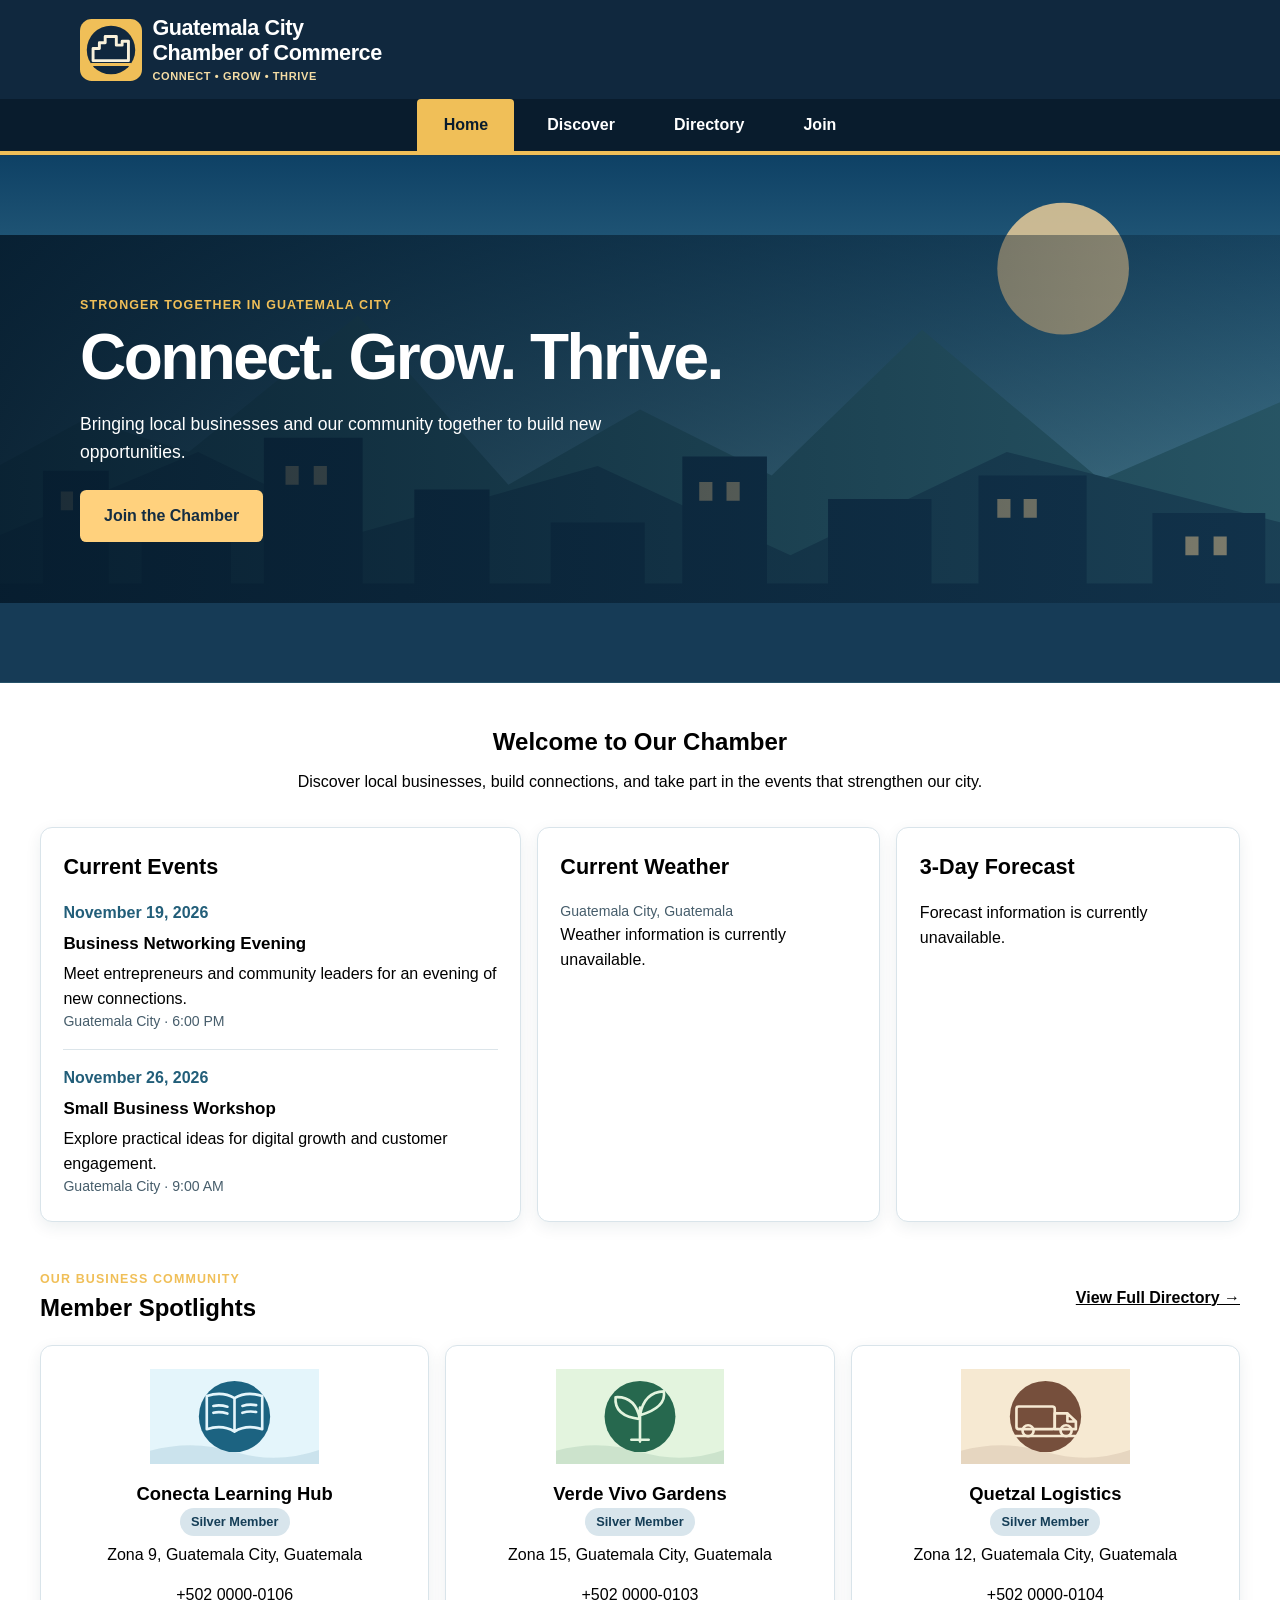
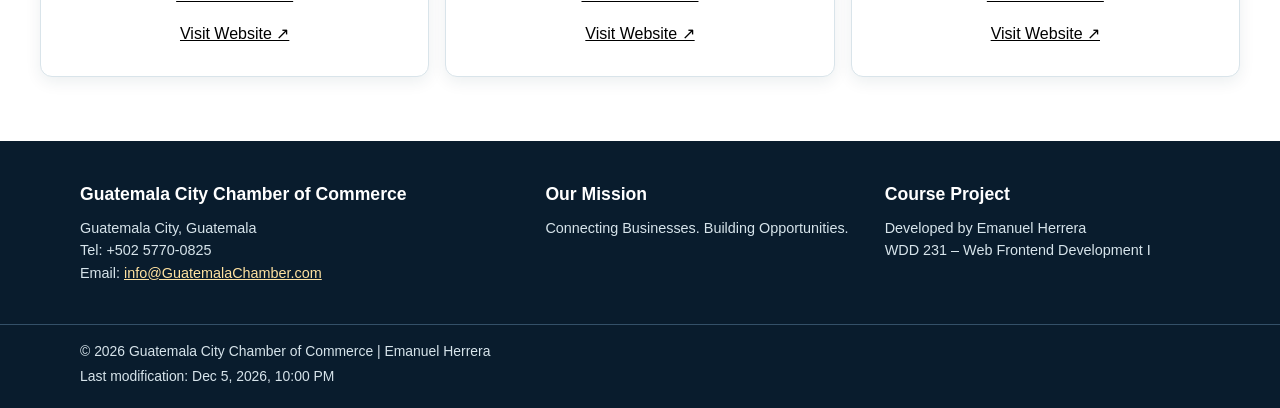
==== commit 27a36765: "week03 v1.14" ====
--- a/chamber/index.html
+++ b/chamber/index.html
@@ -220,6 +220,7 @@
                 </div>
             </section>
 
+        </div> <!-- Closes home-information -->
 
         <!-- SPOTLIGHTS -->
         <section class="spotlights-section">
@@ -249,6 +250,8 @@
             </div>
 
         </section>
+
+    </div>
 
     </div>
 
--- a/chamber/styles/home.css
+++ b/chamber/styles/home.css
@@ -192,16 +192,20 @@
 /* SPOTLIGHTS */
 
 .spotlights-section {
+    display: block;
+    width: 100%;
+    min-width: 0;
     margin-top: 3rem;
 }
 
 .section-heading {
     display: flex;
     justify-content: space-between;
-    align-items: end;
+    align-items: center;
     gap: 1rem;
     flex-wrap: wrap;
     margin-bottom: 1.2rem;
+    width: 100%;
 }
 
 .section-heading a {
@@ -210,10 +214,19 @@
 
 .spotlight-grid {
     display: grid;
+    grid-template-columns: minmax(0, 1fr);
     gap: 1rem;
+    width: 100%;
+    min-width: 0;
 }
 
 .spotlight-card {
+    display: flex;
+    flex-direction: column;
+    align-items: center;
+    width: 100%;
+    min-width: 0;
+    box-sizing: border-box;
     text-align: center;
 }
 
@@ -263,10 +276,7 @@
 .error-message {
     color: #8c2525;
 }
-
-/* =====================================
-   TABLET
-===================================== */
+/* TABLET */
 
 @media (min-width: 42rem) {
 
@@ -284,9 +294,7 @@
 
 }
 
-/* =====================================
-   DESKTOP
-===================================== */
+/* DESKTOP */
 
 @media (min-width: 65rem) {
 
@@ -302,4 +310,37 @@
         grid-template-columns: repeat(3, minmax(0, 1fr));
     }
 
+}
+
+/* HOME LAYOUT ALIGNMENT */
+
+.home-main .home-content {
+    display: block;
+    width: min(100% - 2rem, 1200px);
+    max-width: 1200px;
+    margin-inline: auto;
+    box-sizing: border-box;
+}
+
+.home-main .home-information,
+.home-main .spotlights-section,
+.home-main .spotlight-grid {
+    width: 100%;
+    min-width: 0;
+}
+
+.home-main .spotlights-section {
+    grid-column: 1 / -1;
+}
+
+.home-main .spotlight-grid {
+    display: grid;
+}
+
+@media (min-width: 65rem) {
+
+    .home-main .spotlight-grid {
+        grid-template-columns: repeat(3, minmax(0, 1fr));
+    }
+
 }
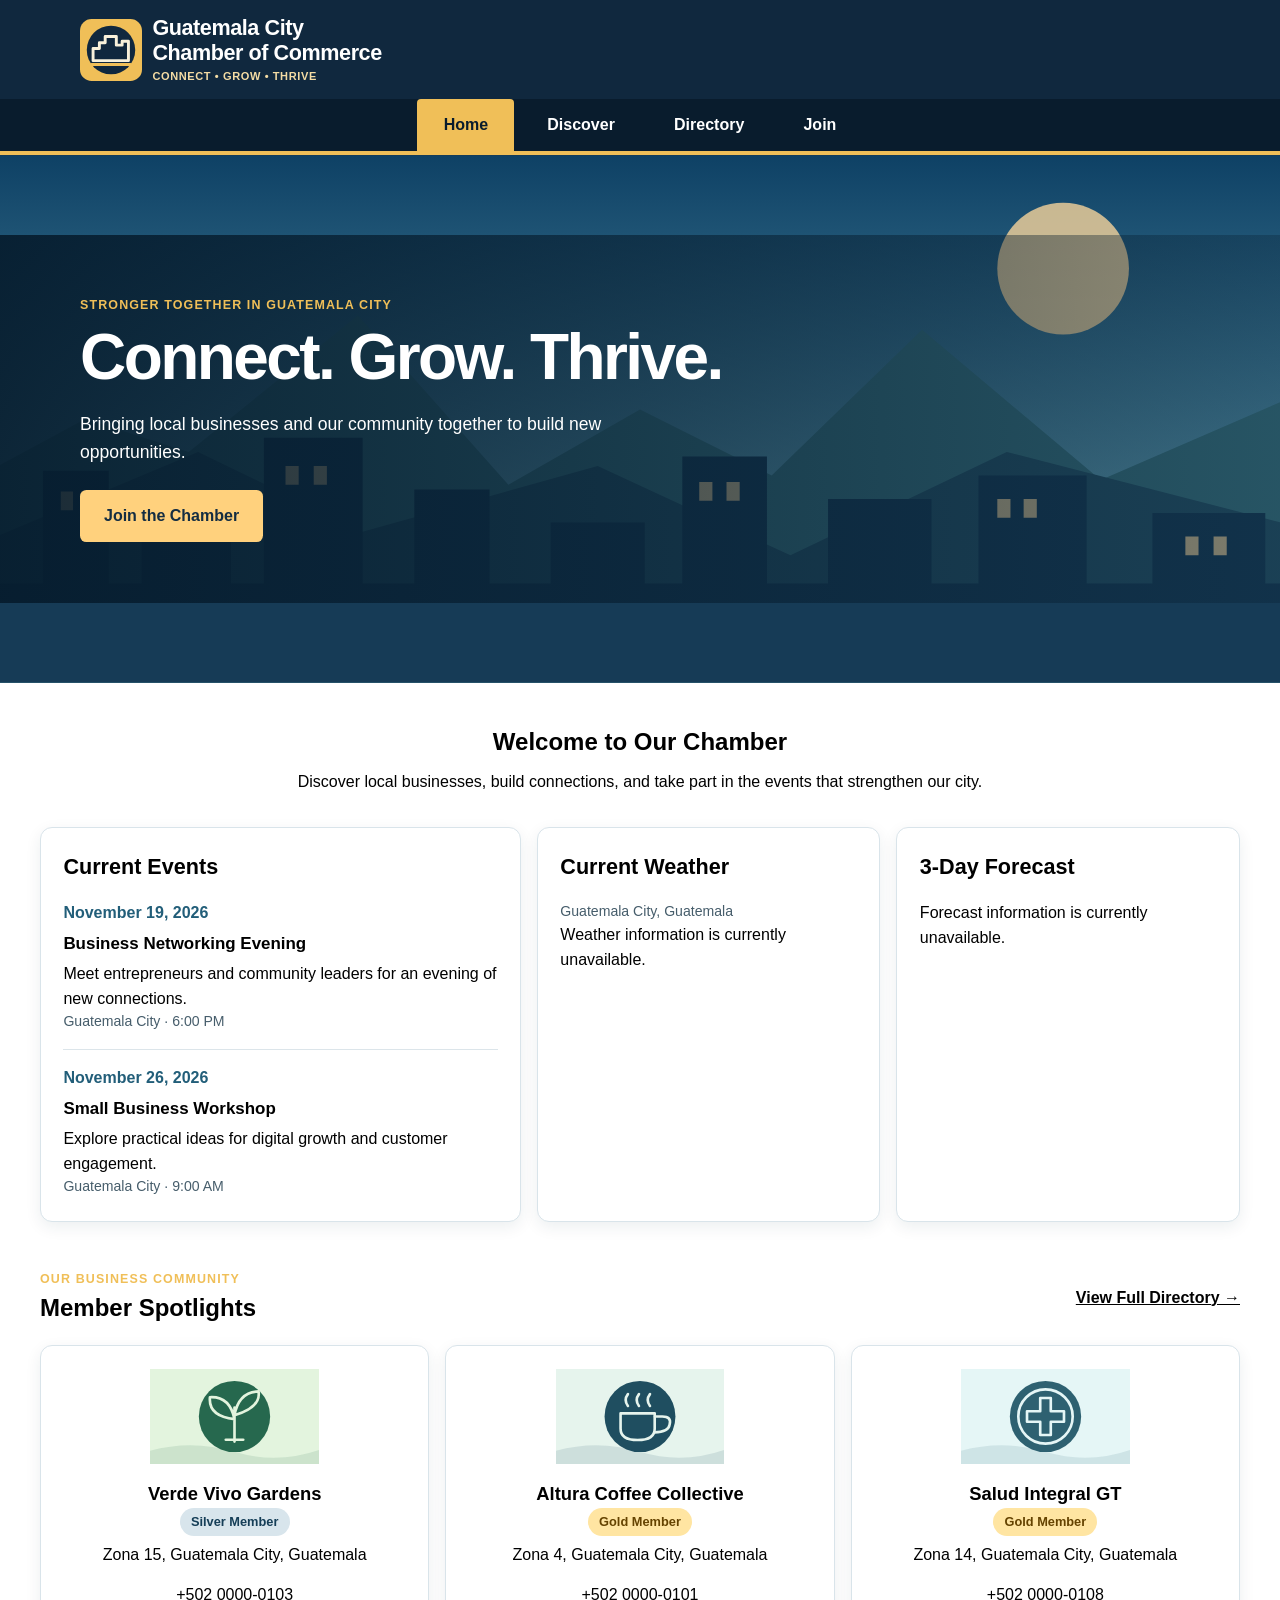
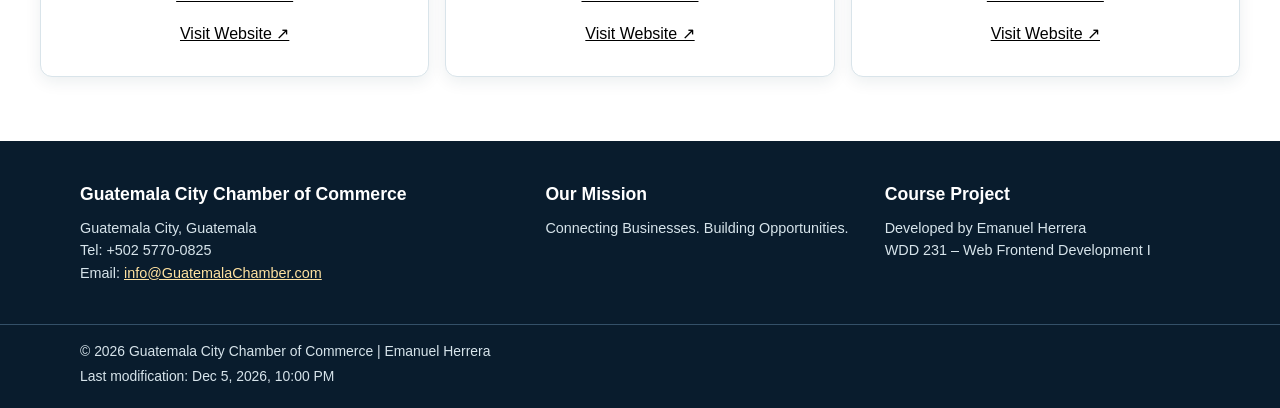
==== commit 5486a536: "week03 v1.15" ====
--- a/chamber/index.html
+++ b/chamber/index.html
@@ -251,9 +251,7 @@
 
         </section>
 
-    </div>
-
-    </div>
+    </div>    
 
 </main>
 
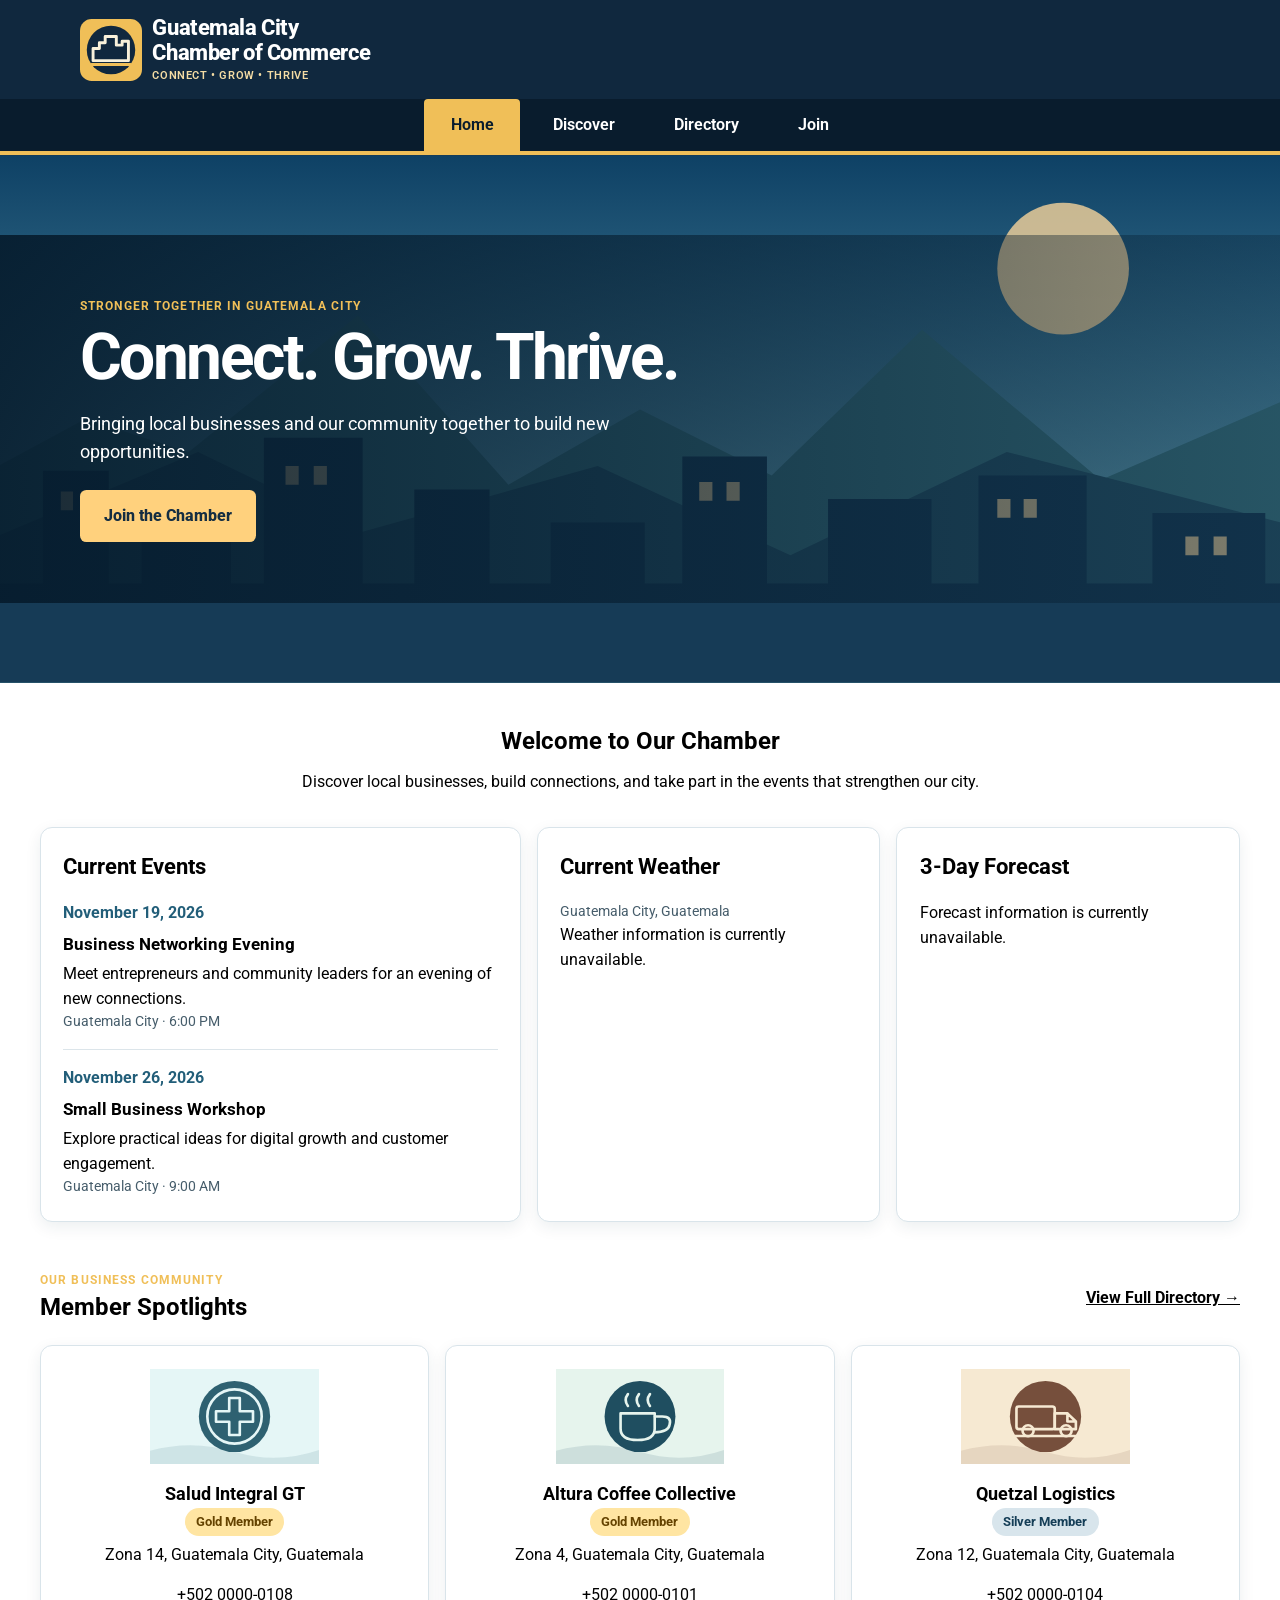
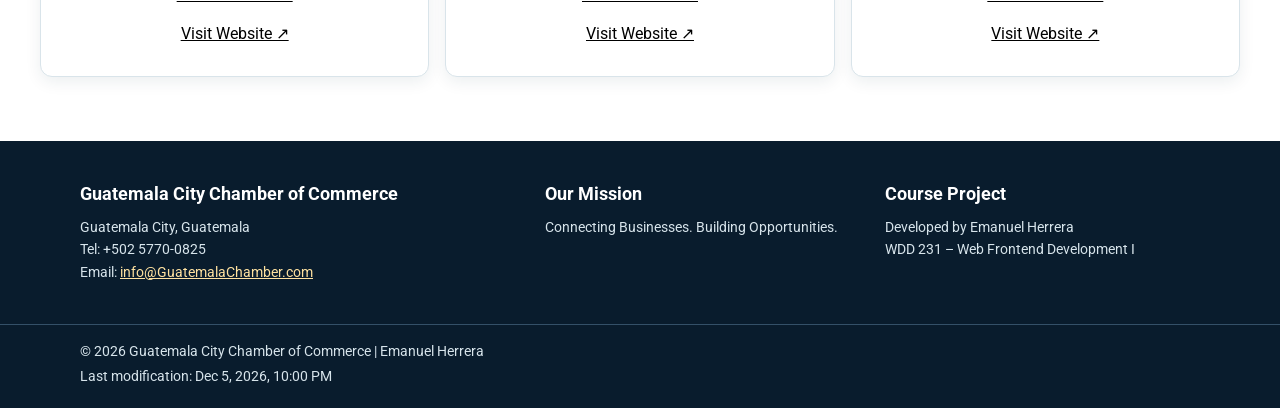
==== commit 4ca42bb1: "week03 v1.16" ====
--- a/chamber/index.html
+++ b/chamber/index.html
@@ -11,6 +11,11 @@
     <title>Home | Guatemala City Chamber of Commerce</title>
 
     <link rel="icon" href="images/favicon.ico">
+
+    <!-- Google Fonts -->
+    <link rel="preconnect" href="https://fonts.googleapis.com">
+    <link rel="preconnect" href="https://fonts.gstatic.com" crossorigin>
+    <link href="https://fonts.googleapis.com/css2?family=Roboto:wght@400;500;600;700;800&display=swap" rel="stylesheet">
 
     <!-- Open Graph -->
     <meta property="og:title"
--- a/chamber/styles/small.css
+++ b/chamber/styles/small.css
@@ -13,7 +13,7 @@
 
 body {
     min-width: 320px;
-    font-family: 'Roboto', Arial, sans-serif;
+    font-family: "Roboto", sans-serif;
     line-height: 1.55;
     color: var(--text);
     background: var(--page);
